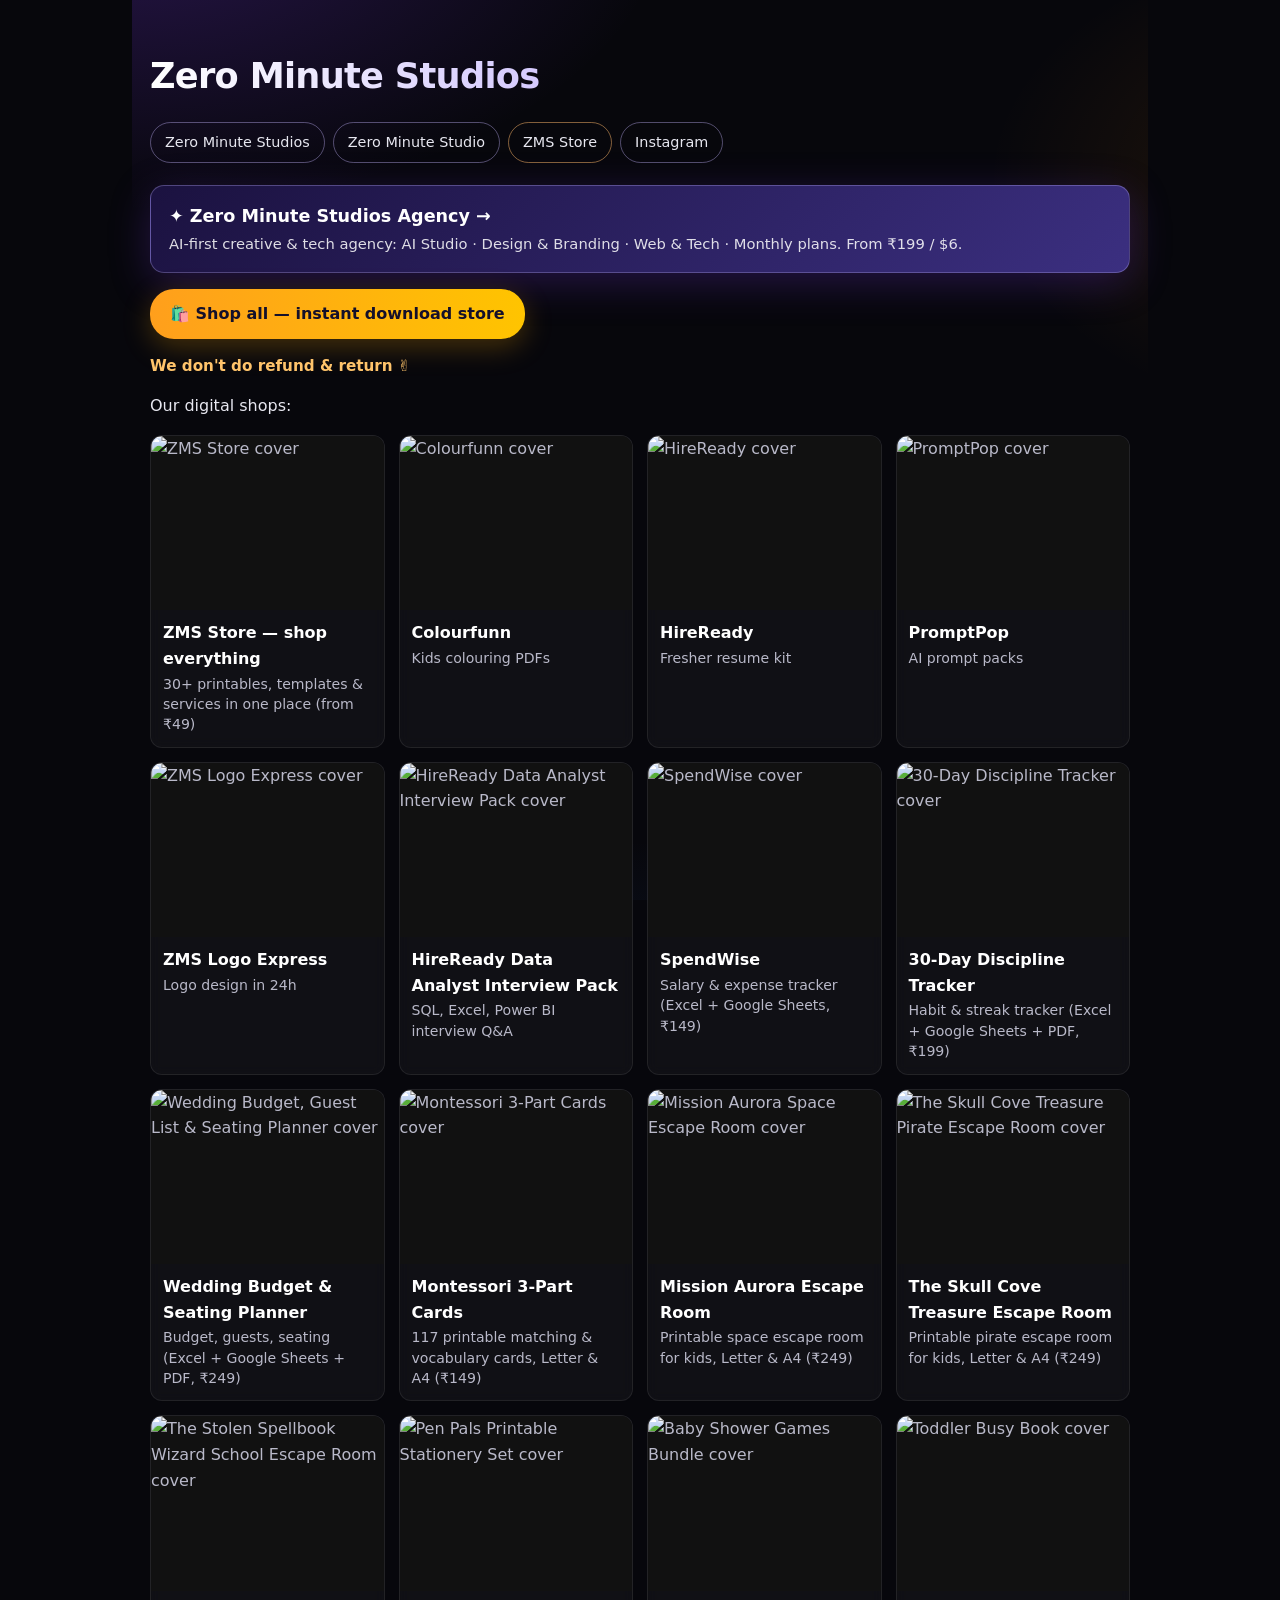
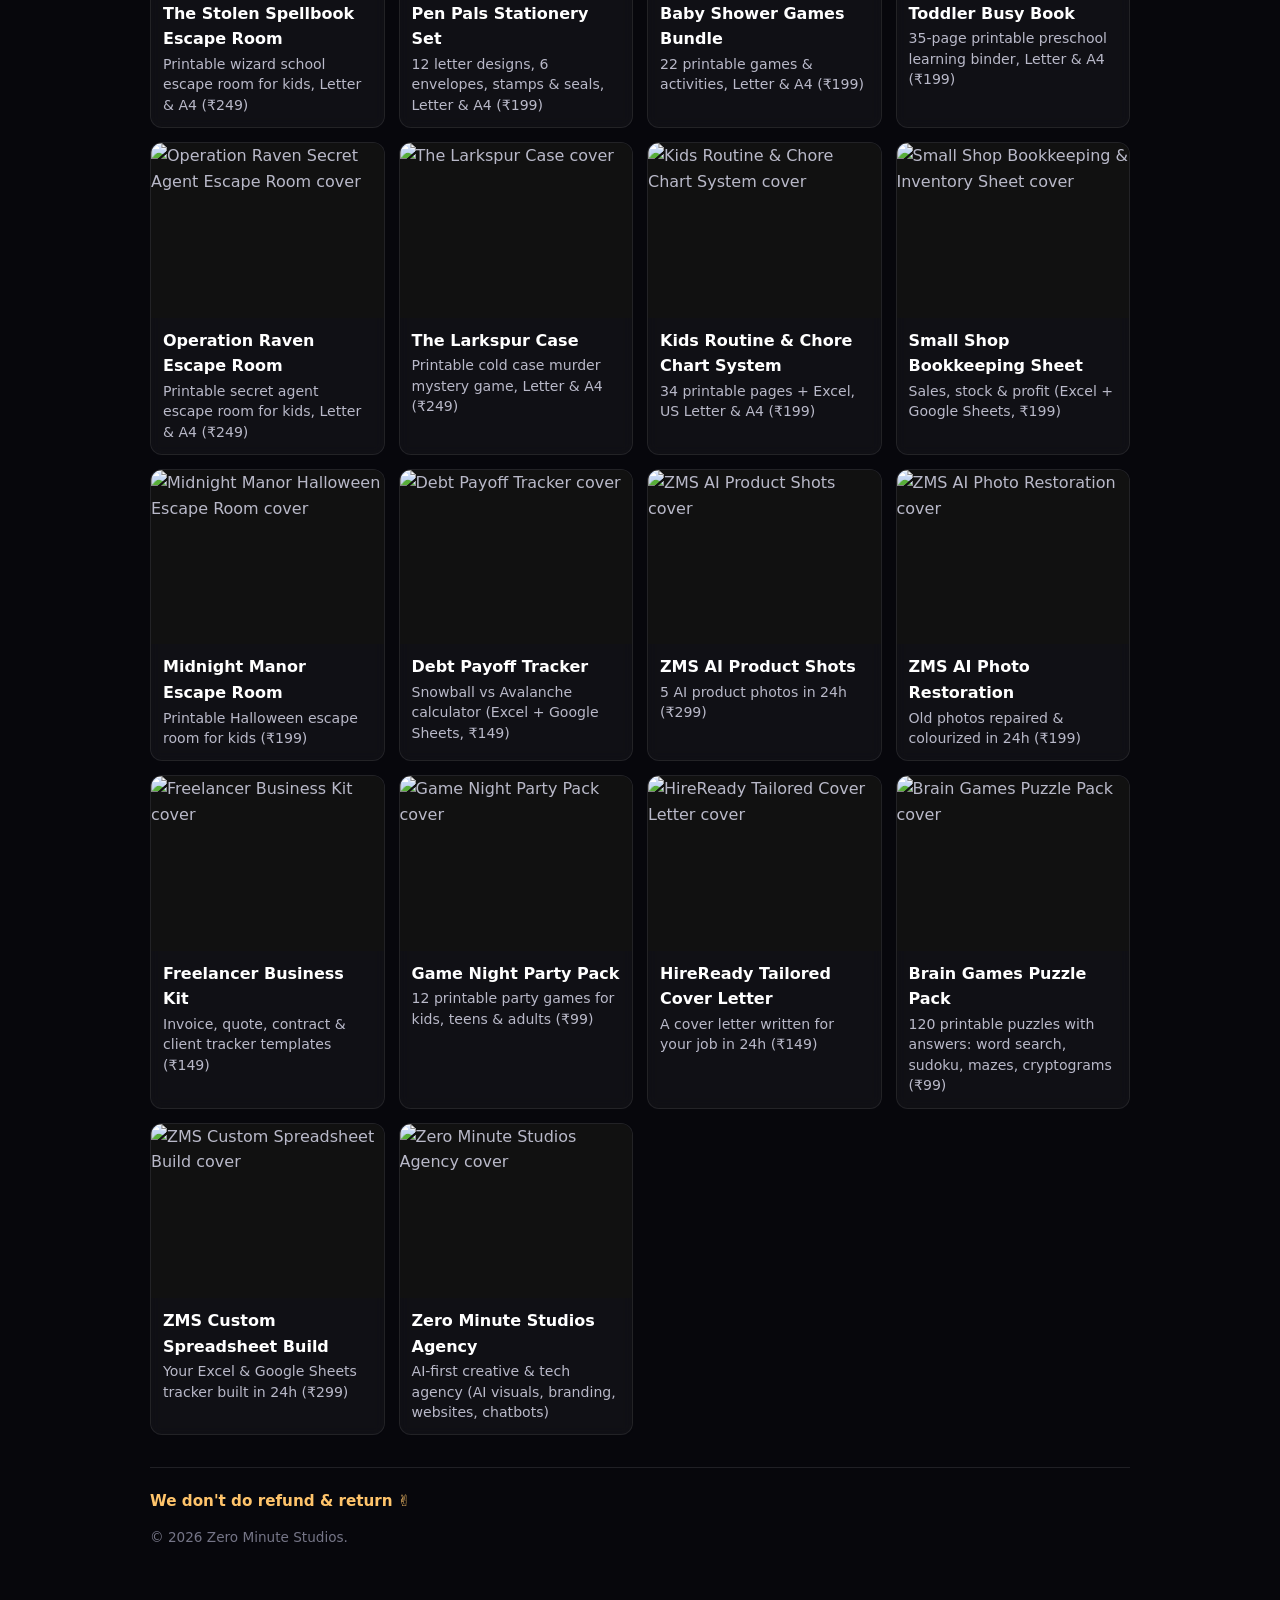
==== index.html @ ba95b745 "ZMS main hub: index.html" ====
<!doctype html><html lang="en"><head><base href="/zms/"><link rel="canonical" href="https://zmshub.github.io/"><meta charset="utf-8"><meta name="viewport" content="width=device-width,initial-scale=1"><title>Zero Minute Studios — AI-first creative & tech agency + shops</title><meta name="description" content="Zero Minute Studios: AI-first creative & tech agency (AI images, headshots, AI video, mascots, chatbots, logos, brand kits, websites, web apps) plus digital shops: kids coloring PDFs, fresher resume kit, data analyst interview pack, AI prompt packs and logo design, salary & expense tracker, AI product photography, freelancer business templates and old photo restoration."><meta name="theme-color" content="#0a0a12"><style>
html{background:#07070c}
body{font-family:Inter,system-ui,-apple-system,"Segoe UI",Roboto,sans-serif;max-width:640px;margin:0 auto;padding:48px 18px;min-height:100vh;color:#e7e7f0;line-height:1.6;
background:radial-gradient(900px 500px at 10% -10%,rgba(124,58,237,.28),transparent 60%),radial-gradient(700px 420px at 110% 20%,rgba(255,140,0,.14),transparent 60%),radial-gradient(600px 400px at 50% 120%,rgba(59,130,246,.12),transparent 60%),#07070c;background-attachment:fixed}
h1{font-size:2.2rem;letter-spacing:-.02em;margin:0 0 18px;background:linear-gradient(90deg,#fff,#c4b5fd 55%,#ffb86b);-webkit-background-clip:text;background-clip:text;color:transparent}
a{color:#c4b5fd}a:hover{color:#ffc46b}
ul{list-style:none;padding:0;margin:0}
ul li{background:rgba(255,255,255,.04);border:1px solid rgba(255,255,255,.08);border-radius:12px;padding:12px 14px;margin:8px 0;color:#b9b9c9;backdrop-filter:blur(6px);transition:border-color .2s,transform .2s}
ul li:hover{border-color:rgba(196,181,253,.45);transform:translateY(-1px)}
ul li a{font-weight:600;color:#fff;text-decoration:none}
.zms-norefund{color:#ffc46b}
footer{border-top:1px solid rgba(255,255,255,.1)!important;color:#9a9ab0}

body{max-width:980px!important}
.grid{display:grid;grid-template-columns:repeat(auto-fill,minmax(220px,1fr));gap:14px}
.grid li{padding:0!important;margin:0!important;overflow:hidden}
.grid li a{display:block;color:#b9b9c9!important;font-weight:400!important}
.grid img{display:block;width:100%;aspect-ratio:4/3;height:auto;object-fit:cover;background:#111}
.grid .t{display:block;color:#fff;font-weight:700;padding:10px 12px 2px}
.grid .d{display:block;font-size:.88rem;padding:0 12px 12px;line-height:1.45}
</style></head><body><h1>Zero Minute Studios</h1><div id="zms-root-strip" style="display:flex;flex-wrap:wrap;gap:8px;margin:0 0 22px">
<a href="https://zmshub.github.io/zms/studios/" style="padding:8px 14px;border-radius:999px;border:1px solid rgba(196,181,253,.4);color:#e7e7f0;text-decoration:none;font-size:.9rem">Zero Minute Studios</a>
<a href="https://zmshub.github.io/zms/studio/" style="padding:8px 14px;border-radius:999px;border:1px solid rgba(196,181,253,.4);color:#e7e7f0;text-decoration:none;font-size:.9rem">Zero Minute Studio</a>
<a href="https://zmshub.github.io/zms/store/" style="padding:8px 14px;border-radius:999px;border:1px solid rgba(255,184,107,.5);color:#e7e7f0;text-decoration:none;font-size:.9rem">ZMS Store</a>
<a href="https://www.instagram.com/zerominutestudio.zms/" style="padding:8px 14px;border-radius:999px;border:1px solid rgba(196,181,253,.4);color:#e7e7f0;text-decoration:none;font-size:.9rem">Instagram</a>
</div><p><a href="studio/" style="display:block;background:linear-gradient(135deg,#1b1240,#3b2f80);border:1px solid rgba(196,181,253,.3);box-shadow:0 10px 40px rgba(124,58,237,.25);color:#fff;padding:16px 18px;border-radius:14px;text-decoration:none"><b style="font-size:1.1rem">✦ Zero Minute Studios Agency →</b><br><span style="font-size:.92rem;opacity:.85">AI-first creative & tech agency: AI Studio · Design & Branding · Web & Tech · Monthly plans. From ₹199 / $6.</span></a></p><p><a href="https://superprofile.bio/zms" rel="noopener" style="display:inline-block;background:linear-gradient(90deg,#ff9f1c,#ffc400);color:#14102b;box-shadow:0 8px 28px rgba(255,170,0,.25);padding:12px 20px;border-radius:24px;text-decoration:none;font-weight:bold">🛍️ Shop all — instant download store</a></p><p class="zms-norefund" style="margin:10px 0 0;font-size:.95rem;font-weight:700;line-height:1.5">We don't do refund & return ✌️</p><p>Our digital shops:</p><ul class="grid"><li><a href="store/"><img src="store/storefront-hero.jpg" alt="ZMS Store cover" loading="lazy"><span class="t">ZMS Store — shop everything</span><span class="d">30+ printables, templates &amp; services in one place (from ₹49)</span></a></li><li><a href="colourfunn/"><img src="colourfunn/cover-cute-critters.jpg" alt="Colourfunn cover" loading="lazy"><span class="t">Colourfunn</span><span class="d">Kids colouring PDFs</span></a></li><li><a href="hireready/"><img src="hireready/cover-fresher-resume-kit.jpg" alt="HireReady cover" loading="lazy"><span class="t">HireReady</span><span class="d">Fresher resume kit</span></a></li><li><a href="promptpop/"><img src="promptpop/og.jpg" alt="PromptPop cover" loading="lazy"><span class="t">PromptPop</span><span class="d">AI prompt packs</span></a></li><li><a href="logo/"><img src="logo/sample-cafe.jpg" alt="ZMS Logo Express cover" loading="lazy"><span class="t">ZMS Logo Express</span><span class="d">Logo design in 24h</span></a></li><li><a href="da-interview-pack/"><img src="da-interview-pack/cover.jpg" alt="HireReady Data Analyst Interview Pack cover" loading="lazy"><span class="t">HireReady Data Analyst Interview Pack</span><span class="d">SQL, Excel, Power BI interview Q&amp;A</span></a></li><li><a href="spendwise/"><img src="spendwise/cover.jpg" alt="SpendWise cover" loading="lazy"><span class="t">SpendWise</span><span class="d">Salary &amp; expense tracker (Excel + Google Sheets, ₹149)</span></a></li><li><a href="30-day-discipline-tracker/"><img src="30-day-discipline-tracker/cover.jpg" alt="30-Day Discipline Tracker cover" loading="lazy"><span class="t">30-Day Discipline Tracker</span><span class="d">Habit &amp; streak tracker (Excel + Google Sheets + PDF, ₹199)</span></a></li><li><a href="wedding-budget-guest-list-seating-planner/"><img src="wedding-budget-guest-list-seating-planner/cover.jpg" alt="Wedding Budget, Guest List &amp; Seating Planner cover" loading="lazy"><span class="t">Wedding Budget &amp; Seating Planner</span><span class="d">Budget, guests, seating (Excel + Google Sheets + PDF, ₹249)</span></a></li><li><a href="montessori-3-part-cards/"><img src="montessori-3-part-cards/cover.jpg" alt="Montessori 3-Part Cards cover" loading="lazy"><span class="t">Montessori 3-Part Cards</span><span class="d">117 printable matching &amp; vocabulary cards, Letter &amp; A4 (₹149)</span></a></li><li><a href="space-station/"><img src="space-station/cover.jpg" alt="Mission Aurora Space Escape Room cover" loading="lazy"><span class="t">Mission Aurora Escape Room</span><span class="d">Printable space escape room for kids, Letter &amp; A4 (₹249)</span></a></li><li><a href="pirate-cove/"><img src="pirate-cove/cover.jpg" alt="The Skull Cove Treasure Pirate Escape Room cover" loading="lazy"><span class="t">The Skull Cove Treasure Escape Room</span><span class="d">Printable pirate escape room for kids, Letter &amp; A4 (₹249)</span></a></li><li><a href="wizard-school/"><img src="wizard-school/cover.jpg" alt="The Stolen Spellbook Wizard School Escape Room cover" loading="lazy"><span class="t">The Stolen Spellbook Escape Room</span><span class="d">Printable wizard school escape room for kids, Letter &amp; A4 (₹249)</span></a></li><li><a href="pen-pals-stationery/"><img src="pen-pals-stationery/cover.jpg" alt="Pen Pals Printable Stationery Set cover" loading="lazy"><span class="t">Pen Pals Stationery Set</span><span class="d">12 letter designs, 6 envelopes, stamps &amp; seals, Letter &amp; A4 (₹199)</span></a></li><li><a href="baby-shower-games/"><img src="baby-shower-games/cover.jpg" alt="Baby Shower Games Bundle cover" loading="lazy"><span class="t">Baby Shower Games Bundle</span><span class="d">22 printable games &amp; activities, Letter &amp; A4 (₹199)</span></a></li><li><a href="toddler-busy-book/"><img src="toddler-busy-book/cover.jpg" alt="Toddler Busy Book cover" loading="lazy"><span class="t">Toddler Busy Book</span><span class="d">35-page printable preschool learning binder, Letter &amp; A4 (₹199)</span></a></li><li><a href="operation-raven/"><img src="operation-raven/cover.jpg" alt="Operation Raven Secret Agent Escape Room cover" loading="lazy"><span class="t">Operation Raven Escape Room</span><span class="d">Printable secret agent escape room for kids, Letter &amp; A4 (₹249)</span></a></li><li><a href="cold-case-larkspur/"><img src="cold-case-larkspur/cover.jpg" alt="The Larkspur Case cover" loading="lazy"><span class="t">The Larkspur Case</span><span class="d">Printable cold case murder mystery game, Letter &amp; A4 (₹249)</span></a></li><li><a href="kids-routine-chore-system/"><img src="kids-routine-chore-system/cover.jpg" alt="Kids Routine &amp; Chore Chart System cover" loading="lazy"><span class="t">Kids Routine &amp; Chore Chart System</span><span class="d">34 printable pages + Excel, US Letter &amp; A4 (₹199)</span></a></li><li><a href="shop-bookkeeping-sheet/"><img src="shop-bookkeeping-sheet/cover.jpg" alt="Small Shop Bookkeeping &amp; Inventory Sheet cover" loading="lazy"><span class="t">Small Shop Bookkeeping Sheet</span><span class="d">Sales, stock &amp; profit (Excel + Google Sheets, ₹199)</span></a></li><li><a href="halloween-escape-room/"><img src="halloween-escape-room/cover.jpg" alt="Midnight Manor Halloween Escape Room cover" loading="lazy"><span class="t">Midnight Manor Escape Room</span><span class="d">Printable Halloween escape room for kids (₹199)</span></a></li><li><a href="debt-payoff-tracker/"><img src="debt-payoff-tracker/cover.jpg" alt="Debt Payoff Tracker cover" loading="lazy"><span class="t">Debt Payoff Tracker</span><span class="d">Snowball vs Avalanche calculator (Excel + Google Sheets, ₹149)</span></a></li><li><a href="ai-product-shots/"><img src="ai-product-shots/cover.jpg" alt="ZMS AI Product Shots cover" loading="lazy"><span class="t">ZMS AI Product Shots</span><span class="d">5 AI product photos in 24h (₹299)</span></a></li><li><a href="ai-photo-restoration/"><img src="ai-photo-restoration/cover.jpg" alt="ZMS AI Photo Restoration cover" loading="lazy"><span class="t">ZMS AI Photo Restoration</span><span class="d">Old photos repaired &amp; colourized in 24h (₹199)</span></a></li><li><a href="freelancer-kit/"><img src="freelancer-kit/cover.jpg" alt="Freelancer Business Kit cover" loading="lazy"><span class="t">Freelancer Business Kit</span><span class="d">Invoice, quote, contract &amp; client tracker templates (₹149)</span></a></li><li><a href="game-night-pack/"><img src="game-night-pack/cover.jpg" alt="Game Night Party Pack cover" loading="lazy"><span class="t">Game Night Party Pack</span><span class="d">12 printable party games for kids, teens &amp; adults (₹99)</span></a></li><li><a href="cover-letter/"><img src="cover-letter/cover.jpg" alt="HireReady Tailored Cover Letter cover" loading="lazy"><span class="t">HireReady Tailored Cover Letter</span><span class="d">A cover letter written for your job in 24h (₹149)</span></a></li><li><a href="brain-games-puzzles/"><img src="brain-games-puzzles/cover.jpg" alt="Brain Games Puzzle Pack cover" loading="lazy"><span class="t">Brain Games Puzzle Pack</span><span class="d">120 printable puzzles with answers: word search, sudoku, mazes, cryptograms (₹99)</span></a></li><li><a href="custom-spreadsheet/"><img src="custom-spreadsheet/cover.jpg" alt="ZMS Custom Spreadsheet Build cover" loading="lazy"><span class="t">ZMS Custom Spreadsheet Build</span><span class="d">Your Excel &amp; Google Sheets tracker built in 24h (₹299)</span></a></li><li><a href="studio/"><img src="studio/hero-products.jpg" alt="Zero Minute Studios Agency cover" loading="lazy"><span class="t">Zero Minute Studios Agency</span><span class="d">AI-first creative &amp; tech agency (AI visuals, branding, websites, chatbots)</span></a></li></ul><footer style="margin-top:32px;border-top:1px solid #ddd;padding-top:12px"><p class="zms-norefund" style="margin:10px 0 0;font-size:.95rem;font-weight:700;line-height:1.5">We don't do refund & return ✌️</p><p style="font-size:.85rem;opacity:.75">© 2026 Zero Minute Studios.</p></footer><script>
(function(){fetch('/zms/',{cache:'no-store'}).then(function(r){return r.ok?r.text():null}).then(function(t){if(!t)return;var d=new DOMParser().parseFromString(t,'text/html');var st=document.getElementById('zms-root-strip');var cur=document.body.cloneNode(true);var c=cur.querySelector('#zms-root-strip');if(c)c.remove();cur.querySelectorAll('script').forEach(function(x){x.remove()});if(cur.innerHTML.trim()===d.body.innerHTML.trim())return;var h=d.body.querySelector('h1');document.body.innerHTML=d.body.innerHTML;var nh=document.body.querySelector('h1');if(nh&&st)nh.insertAdjacentElement('afterend',st);else if(st)document.body.prepend(st);}).catch(function(){})})();
</script></body></html>
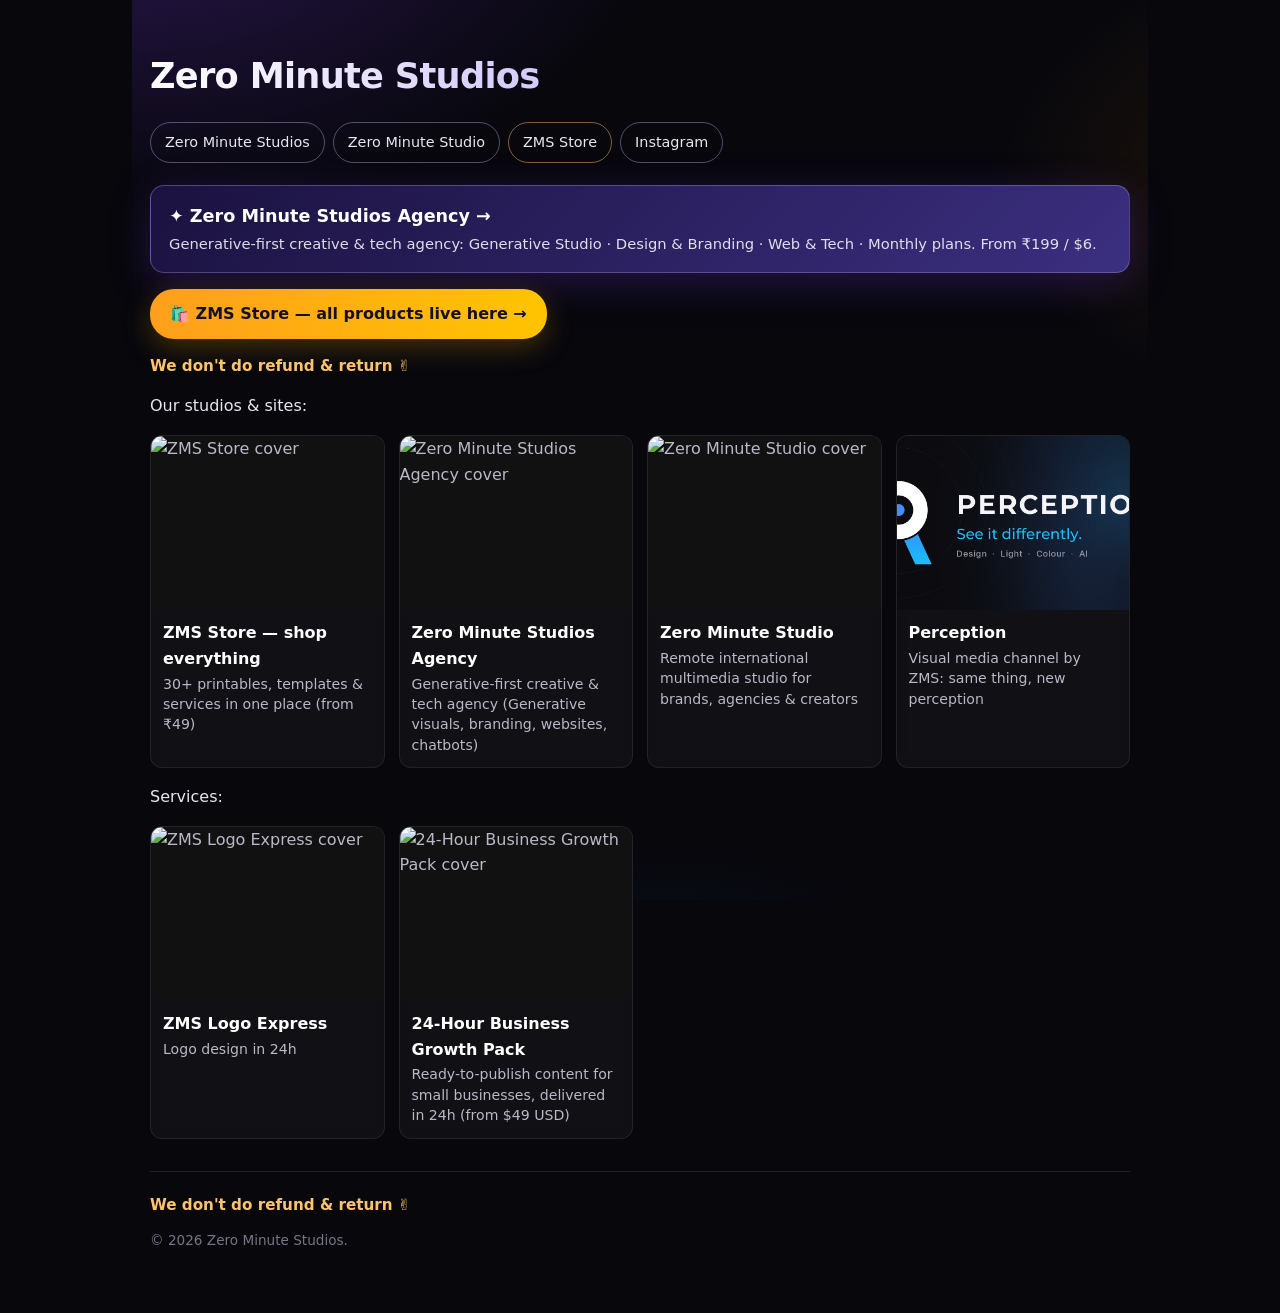
==== commit f2639198: "Index: remove product listings, products live only on ZMS Store" ====
--- a/index.html
+++ b/index.html
@@ -1,4 +1,4 @@
-<!doctype html><html lang="en"><head><base href="/zms/"><link rel="canonical" href="https://zmshub.github.io/"><meta charset="utf-8"><meta name="viewport" content="width=device-width,initial-scale=1"><title>Zero Minute Studios — AI-first creative & tech agency + shops</title><meta name="description" content="Zero Minute Studios: AI-first creative & tech agency (AI images, headshots, AI video, mascots, chatbots, logos, brand kits, websites, web apps) plus digital shops: kids coloring PDFs, fresher resume kit, data analyst interview pack, AI prompt packs and logo design, salary & expense tracker, AI product photography, freelancer business templates and old photo restoration."><meta name="theme-color" content="#0a0a12"><style>
+<!doctype html><html lang="en"><head><base href="/zms/"><link rel="canonical" href="https://zmshub.github.io/"><meta charset="utf-8"><meta name="viewport" content="width=device-width,initial-scale=1"><title>Zero Minute Studios — Generative-first creative & tech agency + ZMS Store</title><meta name="description" content="Zero Minute Studios: Generative-first creative & tech agency (Generative images, headshots, Generative video, mascots, chatbots, logos, brand kits, websites, web apps), Zero Minute Studio, Perception and the ZMS Store."><meta name="theme-color" content="#0a0a12"><style>
 html{background:#07070c}
 body{font-family:Inter,system-ui,-apple-system,"Segoe UI",Roboto,sans-serif;max-width:640px;margin:0 auto;padding:48px 18px;min-height:100vh;color:#e7e7f0;line-height:1.6;
 background:radial-gradient(900px 500px at 10% -10%,rgba(124,58,237,.28),transparent 60%),radial-gradient(700px 420px at 110% 20%,rgba(255,140,0,.14),transparent 60%),radial-gradient(600px 400px at 50% 120%,rgba(59,130,246,.12),transparent 60%),#07070c;background-attachment:fixed}
@@ -23,6 +23,6 @@
 <a href="https://zmshub.github.io/zms/studio/" style="padding:8px 14px;border-radius:999px;border:1px solid rgba(196,181,253,.4);color:#e7e7f0;text-decoration:none;font-size:.9rem">Zero Minute Studio</a>
 <a href="https://zmshub.github.io/zms/store/" style="padding:8px 14px;border-radius:999px;border:1px solid rgba(255,184,107,.5);color:#e7e7f0;text-decoration:none;font-size:.9rem">ZMS Store</a>
 <a href="https://www.instagram.com/zerominutestudio.zms/" style="padding:8px 14px;border-radius:999px;border:1px solid rgba(196,181,253,.4);color:#e7e7f0;text-decoration:none;font-size:.9rem">Instagram</a>
-</div><p><a href="studio/" style="display:block;background:linear-gradient(135deg,#1b1240,#3b2f80);border:1px solid rgba(196,181,253,.3);box-shadow:0 10px 40px rgba(124,58,237,.25);color:#fff;padding:16px 18px;border-radius:14px;text-decoration:none"><b style="font-size:1.1rem">✦ Zero Minute Studios Agency →</b><br><span style="font-size:.92rem;opacity:.85">AI-first creative & tech agency: AI Studio · Design & Branding · Web & Tech · Monthly plans. From ₹199 / $6.</span></a></p><p><a href="https://superprofile.bio/zms" rel="noopener" style="display:inline-block;background:linear-gradient(90deg,#ff9f1c,#ffc400);color:#14102b;box-shadow:0 8px 28px rgba(255,170,0,.25);padding:12px 20px;border-radius:24px;text-decoration:none;font-weight:bold">🛍️ Shop all — instant download store</a></p><p class="zms-norefund" style="margin:10px 0 0;font-size:.95rem;font-weight:700;line-height:1.5">We don't do refund & return ✌️</p><p>Our digital shops:</p><ul class="grid"><li><a href="store/"><img src="store/storefront-hero.jpg" alt="ZMS Store cover" loading="lazy"><span class="t">ZMS Store — shop everything</span><span class="d">30+ printables, templates &amp; services in one place (from ₹49)</span></a></li><li><a href="colourfunn/"><img src="colourfunn/cover-cute-critters.jpg" alt="Colourfunn cover" loading="lazy"><span class="t">Colourfunn</span><span class="d">Kids colouring PDFs</span></a></li><li><a href="hireready/"><img src="hireready/cover-fresher-resume-kit.jpg" alt="HireReady cover" loading="lazy"><span class="t">HireReady</span><span class="d">Fresher resume kit</span></a></li><li><a href="promptpop/"><img src="promptpop/og.jpg" alt="PromptPop cover" loading="lazy"><span class="t">PromptPop</span><span class="d">AI prompt packs</span></a></li><li><a href="logo/"><img src="logo/sample-cafe.jpg" alt="ZMS Logo Express cover" loading="lazy"><span class="t">ZMS Logo Express</span><span class="d">Logo design in 24h</span></a></li><li><a href="da-interview-pack/"><img src="da-interview-pack/cover.jpg" alt="HireReady Data Analyst Interview Pack cover" loading="lazy"><span class="t">HireReady Data Analyst Interview Pack</span><span class="d">SQL, Excel, Power BI interview Q&amp;A</span></a></li><li><a href="spendwise/"><img src="spendwise/cover.jpg" alt="SpendWise cover" loading="lazy"><span class="t">SpendWise</span><span class="d">Salary &amp; expense tracker (Excel + Google Sheets, ₹149)</span></a></li><li><a href="30-day-discipline-tracker/"><img src="30-day-discipline-tracker/cover.jpg" alt="30-Day Discipline Tracker cover" loading="lazy"><span class="t">30-Day Discipline Tracker</span><span class="d">Habit &amp; streak tracker (Excel + Google Sheets + PDF, ₹199)</span></a></li><li><a href="wedding-budget-guest-list-seating-planner/"><img src="wedding-budget-guest-list-seating-planner/cover.jpg" alt="Wedding Budget, Guest List &amp; Seating Planner cover" loading="lazy"><span class="t">Wedding Budget &amp; Seating Planner</span><span class="d">Budget, guests, seating (Excel + Google Sheets + PDF, ₹249)</span></a></li><li><a href="montessori-3-part-cards/"><img src="montessori-3-part-cards/cover.jpg" alt="Montessori 3-Part Cards cover" loading="lazy"><span class="t">Montessori 3-Part Cards</span><span class="d">117 printable matching &amp; vocabulary cards, Letter &amp; A4 (₹149)</span></a></li><li><a href="space-station/"><img src="space-station/cover.jpg" alt="Mission Aurora Space Escape Room cover" loading="lazy"><span class="t">Mission Aurora Escape Room</span><span class="d">Printable space escape room for kids, Letter &amp; A4 (₹249)</span></a></li><li><a href="pirate-cove/"><img src="pirate-cove/cover.jpg" alt="The Skull Cove Treasure Pirate Escape Room cover" loading="lazy"><span class="t">The Skull Cove Treasure Escape Room</span><span class="d">Printable pirate escape room for kids, Letter &amp; A4 (₹249)</span></a></li><li><a href="wizard-school/"><img src="wizard-school/cover.jpg" alt="The Stolen Spellbook Wizard School Escape Room cover" loading="lazy"><span class="t">The Stolen Spellbook Escape Room</span><span class="d">Printable wizard school escape room for kids, Letter &amp; A4 (₹249)</span></a></li><li><a href="pen-pals-stationery/"><img src="pen-pals-stationery/cover.jpg" alt="Pen Pals Printable Stationery Set cover" loading="lazy"><span class="t">Pen Pals Stationery Set</span><span class="d">12 letter designs, 6 envelopes, stamps &amp; seals, Letter &amp; A4 (₹199)</span></a></li><li><a href="baby-shower-games/"><img src="baby-shower-games/cover.jpg" alt="Baby Shower Games Bundle cover" loading="lazy"><span class="t">Baby Shower Games Bundle</span><span class="d">22 printable games &amp; activities, Letter &amp; A4 (₹199)</span></a></li><li><a href="toddler-busy-book/"><img src="toddler-busy-book/cover.jpg" alt="Toddler Busy Book cover" loading="lazy"><span class="t">Toddler Busy Book</span><span class="d">35-page printable preschool learning binder, Letter &amp; A4 (₹199)</span></a></li><li><a href="operation-raven/"><img src="operation-raven/cover.jpg" alt="Operation Raven Secret Agent Escape Room cover" loading="lazy"><span class="t">Operation Raven Escape Room</span><span class="d">Printable secret agent escape room for kids, Letter &amp; A4 (₹249)</span></a></li><li><a href="cold-case-larkspur/"><img src="cold-case-larkspur/cover.jpg" alt="The Larkspur Case cover" loading="lazy"><span class="t">The Larkspur Case</span><span class="d">Printable cold case murder mystery game, Letter &amp; A4 (₹249)</span></a></li><li><a href="kids-routine-chore-system/"><img src="kids-routine-chore-system/cover.jpg" alt="Kids Routine &amp; Chore Chart System cover" loading="lazy"><span class="t">Kids Routine &amp; Chore Chart System</span><span class="d">34 printable pages + Excel, US Letter &amp; A4 (₹199)</span></a></li><li><a href="shop-bookkeeping-sheet/"><img src="shop-bookkeeping-sheet/cover.jpg" alt="Small Shop Bookkeeping &amp; Inventory Sheet cover" loading="lazy"><span class="t">Small Shop Bookkeeping Sheet</span><span class="d">Sales, stock &amp; profit (Excel + Google Sheets, ₹199)</span></a></li><li><a href="halloween-escape-room/"><img src="halloween-escape-room/cover.jpg" alt="Midnight Manor Halloween Escape Room cover" loading="lazy"><span class="t">Midnight Manor Escape Room</span><span class="d">Printable Halloween escape room for kids (₹199)</span></a></li><li><a href="debt-payoff-tracker/"><img src="debt-payoff-tracker/cover.jpg" alt="Debt Payoff Tracker cover" loading="lazy"><span class="t">Debt Payoff Tracker</span><span class="d">Snowball vs Avalanche calculator (Excel + Google Sheets, ₹149)</span></a></li><li><a href="ai-product-shots/"><img src="ai-product-shots/cover.jpg" alt="ZMS AI Product Shots cover" loading="lazy"><span class="t">ZMS AI Product Shots</span><span class="d">5 AI product photos in 24h (₹299)</span></a></li><li><a href="ai-photo-restoration/"><img src="ai-photo-restoration/cover.jpg" alt="ZMS AI Photo Restoration cover" loading="lazy"><span class="t">ZMS AI Photo Restoration</span><span class="d">Old photos repaired &amp; colourized in 24h (₹199)</span></a></li><li><a href="freelancer-kit/"><img src="freelancer-kit/cover.jpg" alt="Freelancer Business Kit cover" loading="lazy"><span class="t">Freelancer Business Kit</span><span class="d">Invoice, quote, contract &amp; client tracker templates (₹149)</span></a></li><li><a href="game-night-pack/"><img src="game-night-pack/cover.jpg" alt="Game Night Party Pack cover" loading="lazy"><span class="t">Game Night Party Pack</span><span class="d">12 printable party games for kids, teens &amp; adults (₹99)</span></a></li><li><a href="cover-letter/"><img src="cover-letter/cover.jpg" alt="HireReady Tailored Cover Letter cover" loading="lazy"><span class="t">HireReady Tailored Cover Letter</span><span class="d">A cover letter written for your job in 24h (₹149)</span></a></li><li><a href="brain-games-puzzles/"><img src="brain-games-puzzles/cover.jpg" alt="Brain Games Puzzle Pack cover" loading="lazy"><span class="t">Brain Games Puzzle Pack</span><span class="d">120 printable puzzles with answers: word search, sudoku, mazes, cryptograms (₹99)</span></a></li><li><a href="custom-spreadsheet/"><img src="custom-spreadsheet/cover.jpg" alt="ZMS Custom Spreadsheet Build cover" loading="lazy"><span class="t">ZMS Custom Spreadsheet Build</span><span class="d">Your Excel &amp; Google Sheets tracker built in 24h (₹299)</span></a></li><li><a href="studio/"><img src="studio/hero-products.jpg" alt="Zero Minute Studios Agency cover" loading="lazy"><span class="t">Zero Minute Studios Agency</span><span class="d">AI-first creative &amp; tech agency (AI visuals, branding, websites, chatbots)</span></a></li></ul><footer style="margin-top:32px;border-top:1px solid #ddd;padding-top:12px"><p class="zms-norefund" style="margin:10px 0 0;font-size:.95rem;font-weight:700;line-height:1.5">We don't do refund & return ✌️</p><p style="font-size:.85rem;opacity:.75">© 2026 Zero Minute Studios.</p></footer><script>
+</div><p><a href="studios/" style="display:block;background:linear-gradient(135deg,#1b1240,#3b2f80);border:1px solid rgba(196,181,253,.3);box-shadow:0 10px 40px rgba(124,58,237,.25);color:#fff;padding:16px 18px;border-radius:14px;text-decoration:none"><b style="font-size:1.1rem">✦ Zero Minute Studios Agency →</b><br><span style="font-size:.92rem;opacity:.85">Generative-first creative & tech agency: Generative Studio · Design & Branding · Web & Tech · Monthly plans. From ₹199 / $6.</span></a></p><p><a href="store/" style="display:inline-block;background:linear-gradient(90deg,#ff9f1c,#ffc400);color:#14102b;box-shadow:0 8px 28px rgba(255,170,0,.25);padding:12px 20px;border-radius:24px;text-decoration:none;font-weight:bold">🛍️ ZMS Store — all products live here →</a></p><p class="zms-norefund" style="margin:10px 0 0;font-size:.95rem;font-weight:700;line-height:1.5">We don't do refund & return ✌️</p><p>Our studios &amp; sites:</p><ul class="grid"><li><a href="store/"><img src="store/storefront-hero.jpg" alt="ZMS Store cover" loading="lazy"><span class="t">ZMS Store — shop everything</span><span class="d">30+ printables, templates &amp; services in one place (from ₹49)</span></a></li><li><a href="studios/"><img src="studio/hero-products.jpg" alt="Zero Minute Studios Agency cover" loading="lazy"><span class="t">Zero Minute Studios Agency</span><span class="d">Generative-first creative &amp; tech agency (Generative visuals, branding, websites, chatbots)</span></a></li><li><a href="studio/"><img src="studio/og.jpg" alt="Zero Minute Studio cover" loading="lazy"><span class="t">Zero Minute Studio</span><span class="d">Remote international multimedia studio for brands, agencies &amp; creators</span></a></li><li><a href="https://zmshub.github.io/perception/"><img src="https://zmshub.github.io/perception/og-share-1200x630.png" alt="Perception cover" loading="lazy"><span class="t">Perception</span><span class="d">Visual media channel by ZMS: same thing, new perception</span></a></li></ul><p>Services:</p><ul class="grid"><li><a href="logo/"><img src="logo/sample-cafe.jpg" alt="ZMS Logo Express cover" loading="lazy"><span class="t">ZMS Logo Express</span><span class="d">Logo design in 24h</span></a></li><li><a href="growth-pack/"><img src="growth-pack/cover.jpg" alt="24-Hour Business Growth Pack cover" loading="lazy"><span class="t">24-Hour Business Growth Pack</span><span class="d">Ready-to-publish content for small businesses, delivered in 24h (from $49 USD)</span></a></li></ul><footer style="margin-top:32px;border-top:1px solid #ddd;padding-top:12px"><p class="zms-norefund" style="margin:10px 0 0;font-size:.95rem;font-weight:700;line-height:1.5">We don't do refund & return ✌️</p><p style="font-size:.85rem;opacity:.75">© 2026 Zero Minute Studios.</p></footer><script>
 (function(){fetch('/zms/',{cache:'no-store'}).then(function(r){return r.ok?r.text():null}).then(function(t){if(!t)return;var d=new DOMParser().parseFromString(t,'text/html');var st=document.getElementById('zms-root-strip');var cur=document.body.cloneNode(true);var c=cur.querySelector('#zms-root-strip');if(c)c.remove();cur.querySelectorAll('script').forEach(function(x){x.remove()});if(cur.innerHTML.trim()===d.body.innerHTML.trim())return;var h=d.body.querySelector('h1');document.body.innerHTML=d.body.innerHTML;var nh=document.body.querySelector('h1');if(nh&&st)nh.insertAdjacentElement('afterend',st);else if(st)document.body.prepend(st);}).catch(function(){})})();
 </script></body></html>
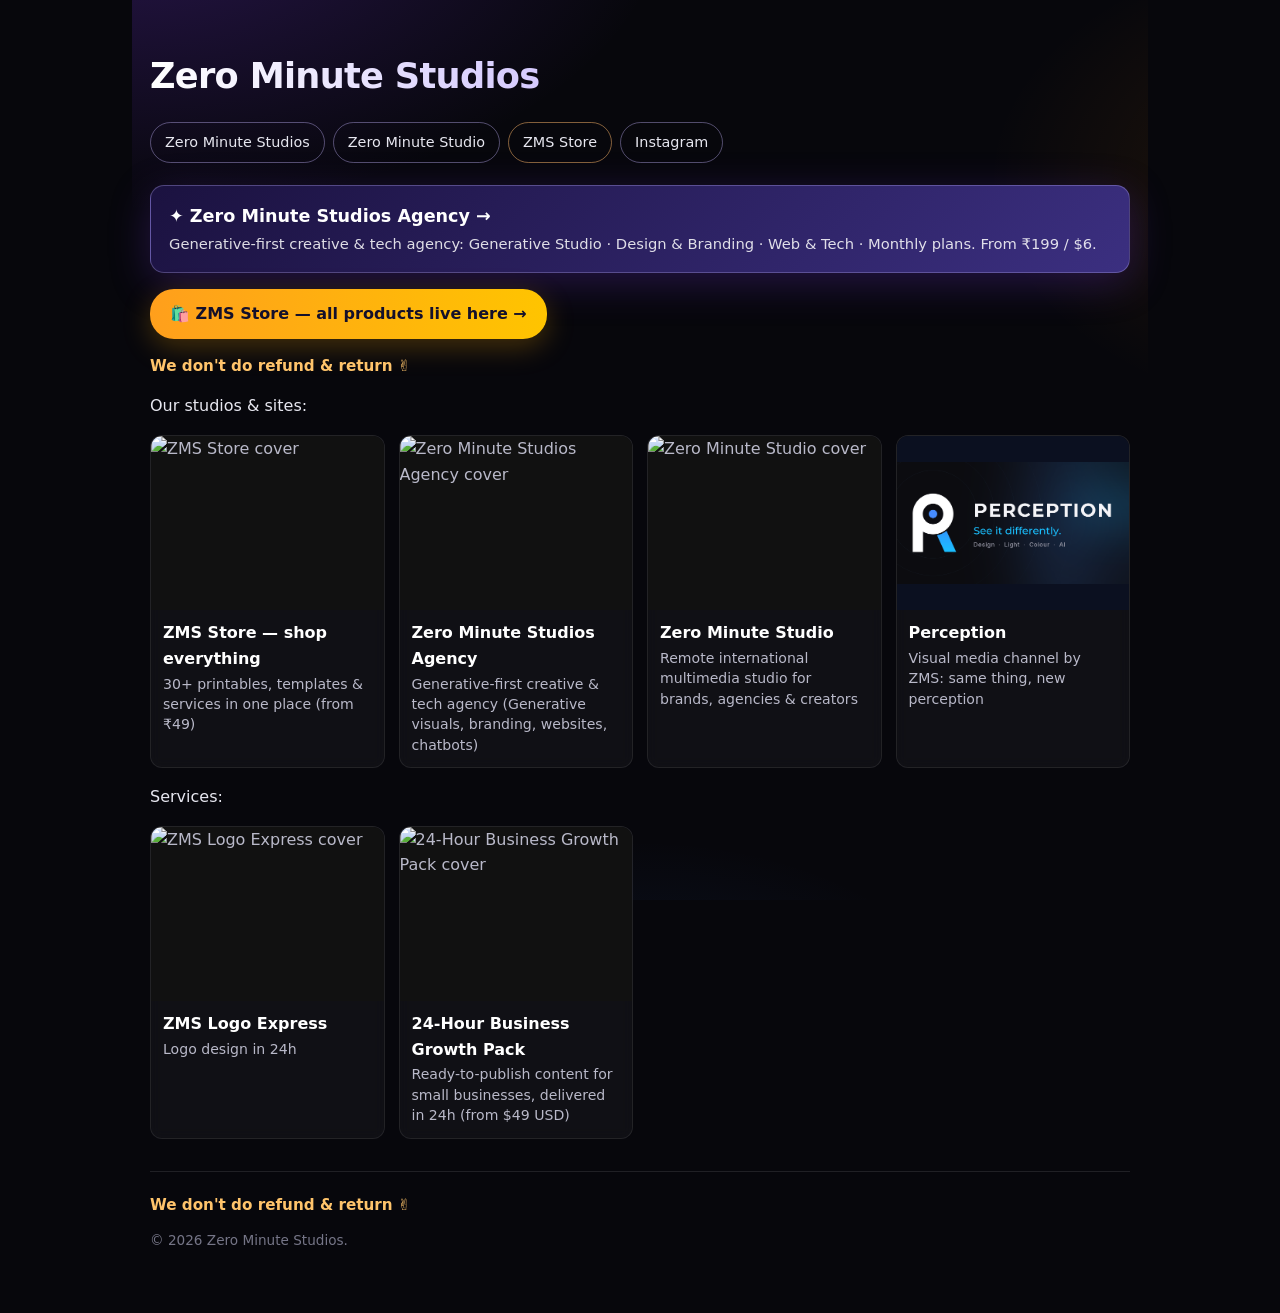
==== commit acb4d0d8: "Index: clearer Studio and Perception card images" ====
--- a/index.html
+++ b/index.html
@@ -23,6 +23,6 @@
 <a href="https://zmshub.github.io/zms/studio/" style="padding:8px 14px;border-radius:999px;border:1px solid rgba(196,181,253,.4);color:#e7e7f0;text-decoration:none;font-size:.9rem">Zero Minute Studio</a>
 <a href="https://zmshub.github.io/zms/store/" style="padding:8px 14px;border-radius:999px;border:1px solid rgba(255,184,107,.5);color:#e7e7f0;text-decoration:none;font-size:.9rem">ZMS Store</a>
 <a href="https://www.instagram.com/zerominutestudio.zms/" style="padding:8px 14px;border-radius:999px;border:1px solid rgba(196,181,253,.4);color:#e7e7f0;text-decoration:none;font-size:.9rem">Instagram</a>
-</div><p><a href="studios/" style="display:block;background:linear-gradient(135deg,#1b1240,#3b2f80);border:1px solid rgba(196,181,253,.3);box-shadow:0 10px 40px rgba(124,58,237,.25);color:#fff;padding:16px 18px;border-radius:14px;text-decoration:none"><b style="font-size:1.1rem">✦ Zero Minute Studios Agency →</b><br><span style="font-size:.92rem;opacity:.85">Generative-first creative & tech agency: Generative Studio · Design & Branding · Web & Tech · Monthly plans. From ₹199 / $6.</span></a></p><p><a href="store/" style="display:inline-block;background:linear-gradient(90deg,#ff9f1c,#ffc400);color:#14102b;box-shadow:0 8px 28px rgba(255,170,0,.25);padding:12px 20px;border-radius:24px;text-decoration:none;font-weight:bold">🛍️ ZMS Store — all products live here →</a></p><p class="zms-norefund" style="margin:10px 0 0;font-size:.95rem;font-weight:700;line-height:1.5">We don't do refund & return ✌️</p><p>Our studios &amp; sites:</p><ul class="grid"><li><a href="store/"><img src="store/storefront-hero.jpg" alt="ZMS Store cover" loading="lazy"><span class="t">ZMS Store — shop everything</span><span class="d">30+ printables, templates &amp; services in one place (from ₹49)</span></a></li><li><a href="studios/"><img src="studio/hero-products.jpg" alt="Zero Minute Studios Agency cover" loading="lazy"><span class="t">Zero Minute Studios Agency</span><span class="d">Generative-first creative &amp; tech agency (Generative visuals, branding, websites, chatbots)</span></a></li><li><a href="studio/"><img src="studio/og.jpg" alt="Zero Minute Studio cover" loading="lazy"><span class="t">Zero Minute Studio</span><span class="d">Remote international multimedia studio for brands, agencies &amp; creators</span></a></li><li><a href="https://zmshub.github.io/perception/"><img src="https://zmshub.github.io/perception/og-share-1200x630.png" alt="Perception cover" loading="lazy"><span class="t">Perception</span><span class="d">Visual media channel by ZMS: same thing, new perception</span></a></li></ul><p>Services:</p><ul class="grid"><li><a href="logo/"><img src="logo/sample-cafe.jpg" alt="ZMS Logo Express cover" loading="lazy"><span class="t">ZMS Logo Express</span><span class="d">Logo design in 24h</span></a></li><li><a href="growth-pack/"><img src="growth-pack/cover.jpg" alt="24-Hour Business Growth Pack cover" loading="lazy"><span class="t">24-Hour Business Growth Pack</span><span class="d">Ready-to-publish content for small businesses, delivered in 24h (from $49 USD)</span></a></li></ul><footer style="margin-top:32px;border-top:1px solid #ddd;padding-top:12px"><p class="zms-norefund" style="margin:10px 0 0;font-size:.95rem;font-weight:700;line-height:1.5">We don't do refund & return ✌️</p><p style="font-size:.85rem;opacity:.75">© 2026 Zero Minute Studios.</p></footer><script>
+</div><p><a href="studios/" style="display:block;background:linear-gradient(135deg,#1b1240,#3b2f80);border:1px solid rgba(196,181,253,.3);box-shadow:0 10px 40px rgba(124,58,237,.25);color:#fff;padding:16px 18px;border-radius:14px;text-decoration:none"><b style="font-size:1.1rem">✦ Zero Minute Studios Agency →</b><br><span style="font-size:.92rem;opacity:.85">Generative-first creative & tech agency: Generative Studio · Design & Branding · Web & Tech · Monthly plans. From ₹199 / $6.</span></a></p><p><a href="store/" style="display:inline-block;background:linear-gradient(90deg,#ff9f1c,#ffc400);color:#14102b;box-shadow:0 8px 28px rgba(255,170,0,.25);padding:12px 20px;border-radius:24px;text-decoration:none;font-weight:bold">🛍️ ZMS Store — all products live here →</a></p><p class="zms-norefund" style="margin:10px 0 0;font-size:.95rem;font-weight:700;line-height:1.5">We don't do refund & return ✌️</p><p>Our studios &amp; sites:</p><ul class="grid"><li><a href="store/"><img src="store/storefront-hero.jpg" alt="ZMS Store cover" loading="lazy"><span class="t">ZMS Store — shop everything</span><span class="d">30+ printables, templates &amp; services in one place (from ₹49)</span></a></li><li><a href="studios/"><img src="studio/hero-products.jpg" alt="Zero Minute Studios Agency cover" loading="lazy"><span class="t">Zero Minute Studios Agency</span><span class="d">Generative-first creative &amp; tech agency (Generative visuals, branding, websites, chatbots)</span></a></li><li><a href="studio/"><img src="studio/zms-hero-pop.jpg" alt="Zero Minute Studio cover" loading="lazy"><span class="t">Zero Minute Studio</span><span class="d">Remote international multimedia studio for brands, agencies &amp; creators</span></a></li><li><a href="https://zmshub.github.io/perception/"><img src="https://zmshub.github.io/perception/og-share-1200x630.png" alt="Perception cover" loading="lazy" style="object-fit:contain;background:#0b1020"><span class="t">Perception</span><span class="d">Visual media channel by ZMS: same thing, new perception</span></a></li></ul><p>Services:</p><ul class="grid"><li><a href="logo/"><img src="logo/sample-cafe.jpg" alt="ZMS Logo Express cover" loading="lazy"><span class="t">ZMS Logo Express</span><span class="d">Logo design in 24h</span></a></li><li><a href="growth-pack/"><img src="growth-pack/cover.jpg" alt="24-Hour Business Growth Pack cover" loading="lazy"><span class="t">24-Hour Business Growth Pack</span><span class="d">Ready-to-publish content for small businesses, delivered in 24h (from $49 USD)</span></a></li></ul><footer style="margin-top:32px;border-top:1px solid #ddd;padding-top:12px"><p class="zms-norefund" style="margin:10px 0 0;font-size:.95rem;font-weight:700;line-height:1.5">We don't do refund & return ✌️</p><p style="font-size:.85rem;opacity:.75">© 2026 Zero Minute Studios.</p></footer><script>
 (function(){fetch('/zms/',{cache:'no-store'}).then(function(r){return r.ok?r.text():null}).then(function(t){if(!t)return;var d=new DOMParser().parseFromString(t,'text/html');var st=document.getElementById('zms-root-strip');var cur=document.body.cloneNode(true);var c=cur.querySelector('#zms-root-strip');if(c)c.remove();cur.querySelectorAll('script').forEach(function(x){x.remove()});if(cur.innerHTML.trim()===d.body.innerHTML.trim())return;var h=d.body.querySelector('h1');document.body.innerHTML=d.body.innerHTML;var nh=document.body.querySelector('h1');if(nh&&st)nh.insertAdjacentElement('afterend',st);else if(st)document.body.prepend(st);}).catch(function(){})})();
 </script></body></html>
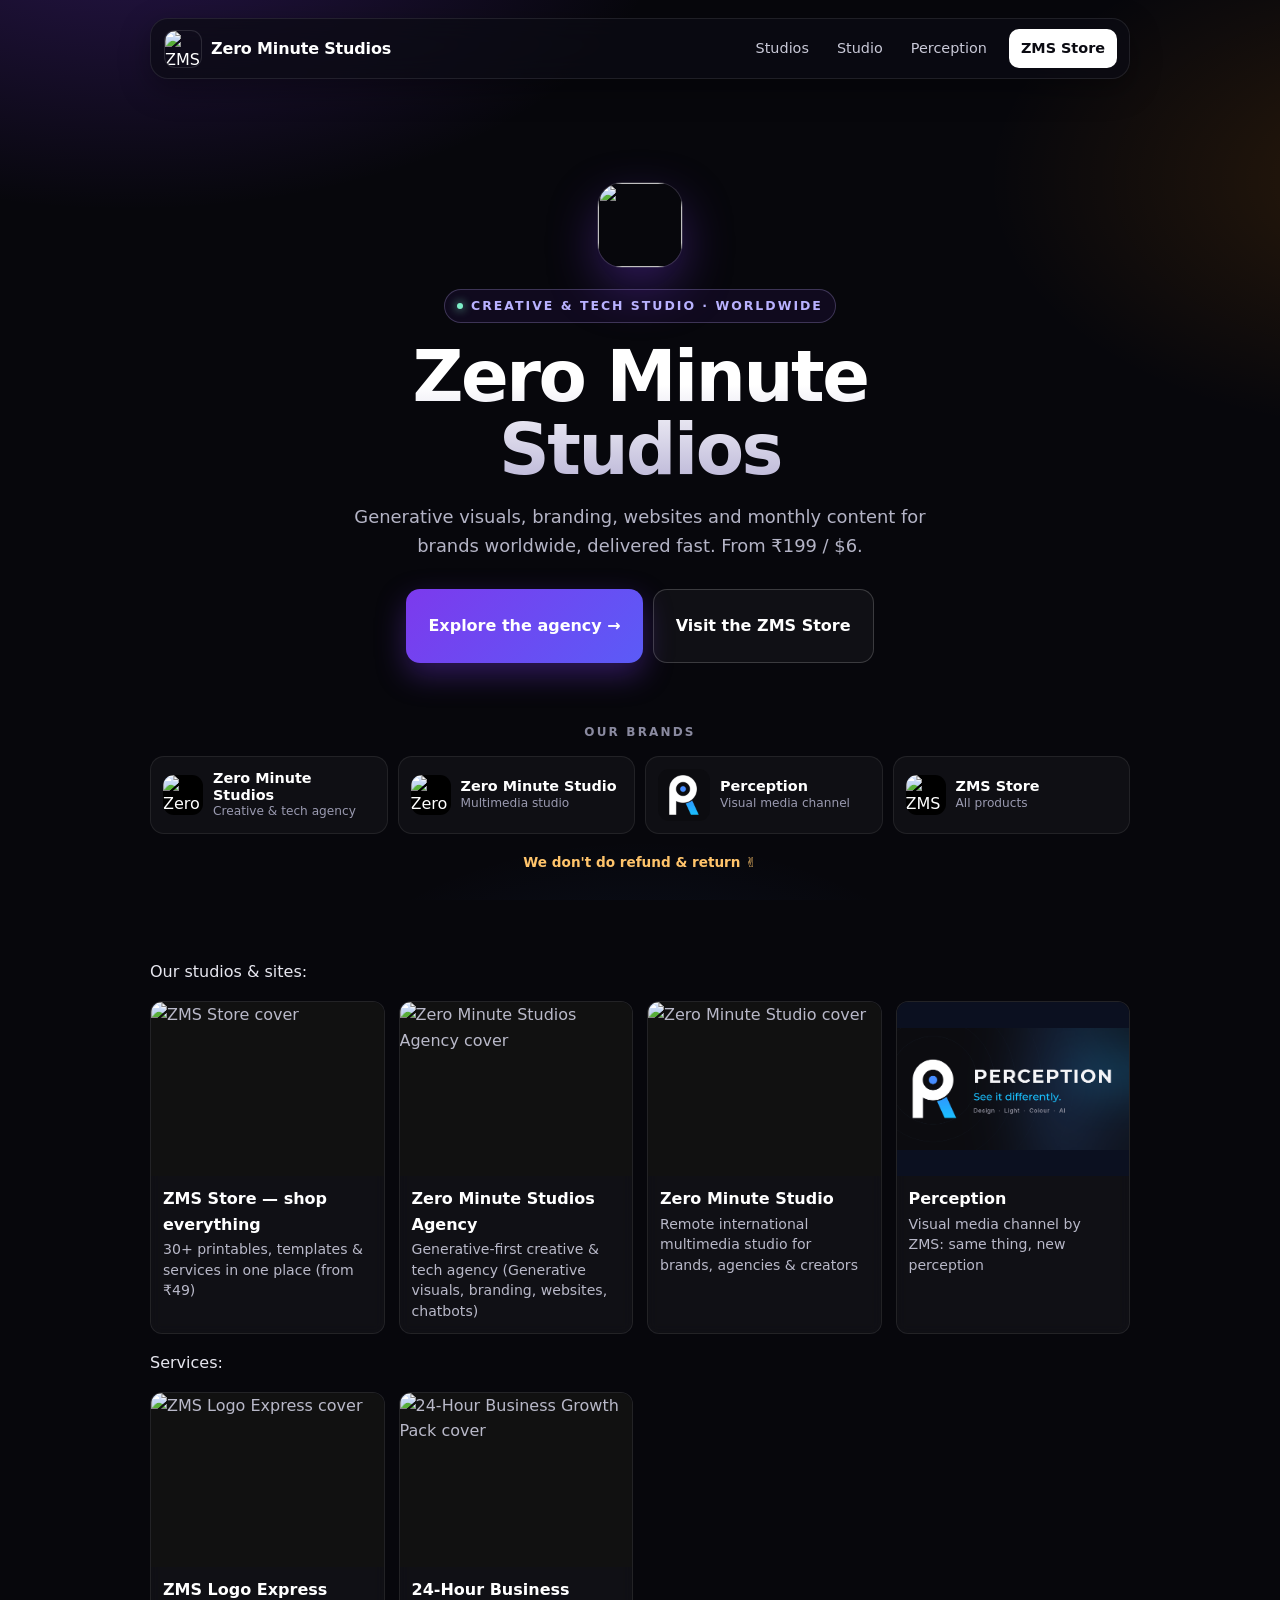
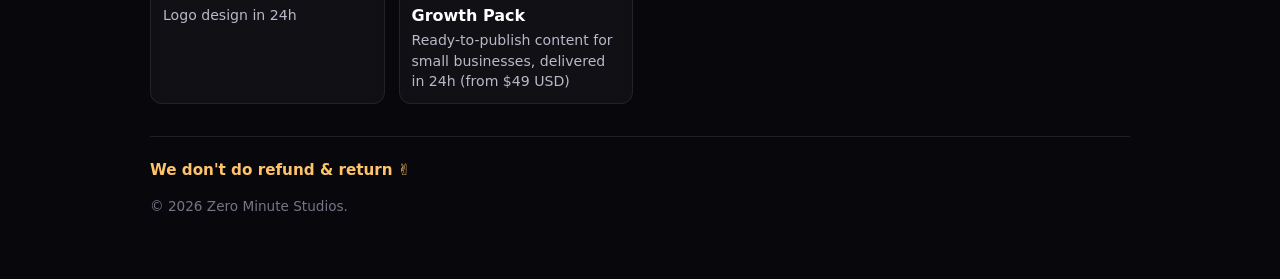
==== commit cd29b9d2: "Professional hero header with brand logos" ====
--- a/index.html
+++ b/index.html
@@ -1,4 +1,4 @@
-<!doctype html><html lang="en"><head><base href="/zms/"><link rel="canonical" href="https://zmshub.github.io/"><meta charset="utf-8"><meta name="viewport" content="width=device-width,initial-scale=1"><title>Zero Minute Studios — Generative-first creative & tech agency + ZMS Store</title><meta name="description" content="Zero Minute Studios: Generative-first creative & tech agency (Generative images, headshots, Generative video, mascots, chatbots, logos, brand kits, websites, web apps), Zero Minute Studio, Perception and the ZMS Store."><meta name="theme-color" content="#0a0a12"><style>
+<!doctype html><html lang="en"><head><base href="/zms/"><link rel="canonical" href="https://zmshub.github.io/"><meta charset="utf-8"><meta name="viewport" content="width=device-width,initial-scale=1"><title>Zero Minute Studios — Generative-first creative & tech agency + ZMS Store</title><meta name="description" content="Zero Minute Studios: Generative-first creative & tech agency (Generative images, headshots, Generative video, mascots, chatbots, logos, brand kits, websites, web apps), Zero Minute Studio, Perception and the ZMS Store."><link rel="icon" href="studios/favicon-zs.png"><link rel="apple-touch-icon" href="studios/apple-touch-icon-zs.png"><meta name="theme-color" content="#0a0a12"><style>
 html{background:#07070c}
 body{font-family:Inter,system-ui,-apple-system,"Segoe UI",Roboto,sans-serif;max-width:640px;margin:0 auto;padding:48px 18px;min-height:100vh;color:#e7e7f0;line-height:1.6;
 background:radial-gradient(900px 500px at 10% -10%,rgba(124,58,237,.28),transparent 60%),radial-gradient(700px 420px at 110% 20%,rgba(255,140,0,.14),transparent 60%),radial-gradient(600px 400px at 50% 120%,rgba(59,130,246,.12),transparent 60%),#07070c;background-attachment:fixed}
@@ -18,11 +18,46 @@
 .grid img{display:block;width:100%;aspect-ratio:4/3;height:auto;object-fit:cover;background:#111}
 .grid .t{display:block;color:#fff;font-weight:700;padding:10px 12px 2px}
 .grid .d{display:block;font-size:.88rem;padding:0 12px 12px;line-height:1.45}
-</style></head><body><h1>Zero Minute Studios</h1><div id="zms-root-strip" style="display:flex;flex-wrap:wrap;gap:8px;margin:0 0 22px">
-<a href="https://zmshub.github.io/zms/studios/" style="padding:8px 14px;border-radius:999px;border:1px solid rgba(196,181,253,.4);color:#e7e7f0;text-decoration:none;font-size:.9rem">Zero Minute Studios</a>
-<a href="https://zmshub.github.io/zms/studio/" style="padding:8px 14px;border-radius:999px;border:1px solid rgba(196,181,253,.4);color:#e7e7f0;text-decoration:none;font-size:.9rem">Zero Minute Studio</a>
-<a href="https://zmshub.github.io/zms/store/" style="padding:8px 14px;border-radius:999px;border:1px solid rgba(255,184,107,.5);color:#e7e7f0;text-decoration:none;font-size:.9rem">ZMS Store</a>
-<a href="https://www.instagram.com/zerominutestudio.zms/" style="padding:8px 14px;border-radius:999px;border:1px solid rgba(196,181,253,.4);color:#e7e7f0;text-decoration:none;font-size:.9rem">Instagram</a>
-</div><p><a href="studios/" style="display:block;background:linear-gradient(135deg,#1b1240,#3b2f80);border:1px solid rgba(196,181,253,.3);box-shadow:0 10px 40px rgba(124,58,237,.25);color:#fff;padding:16px 18px;border-radius:14px;text-decoration:none"><b style="font-size:1.1rem">✦ Zero Minute Studios Agency →</b><br><span style="font-size:.92rem;opacity:.85">Generative-first creative & tech agency: Generative Studio · Design & Branding · Web & Tech · Monthly plans. From ₹199 / $6.</span></a></p><p><a href="store/" style="display:inline-block;background:linear-gradient(90deg,#ff9f1c,#ffc400);color:#14102b;box-shadow:0 8px 28px rgba(255,170,0,.25);padding:12px 20px;border-radius:24px;text-decoration:none;font-weight:bold">🛍️ ZMS Store — all products live here →</a></p><p class="zms-norefund" style="margin:10px 0 0;font-size:.95rem;font-weight:700;line-height:1.5">We don't do refund & return ✌️</p><p>Our studios &amp; sites:</p><ul class="grid"><li><a href="store/"><img src="store/storefront-hero.jpg" alt="ZMS Store cover" loading="lazy"><span class="t">ZMS Store — shop everything</span><span class="d">30+ printables, templates &amp; services in one place (from ₹49)</span></a></li><li><a href="studios/"><img src="studio/hero-products.jpg" alt="Zero Minute Studios Agency cover" loading="lazy"><span class="t">Zero Minute Studios Agency</span><span class="d">Generative-first creative &amp; tech agency (Generative visuals, branding, websites, chatbots)</span></a></li><li><a href="studio/"><img src="studio/zms-hero-pop.jpg" alt="Zero Minute Studio cover" loading="lazy"><span class="t">Zero Minute Studio</span><span class="d">Remote international multimedia studio for brands, agencies &amp; creators</span></a></li><li><a href="https://zmshub.github.io/perception/"><img src="https://zmshub.github.io/perception/og-share-1200x630.png" alt="Perception cover" loading="lazy" style="object-fit:contain;background:#0b1020"><span class="t">Perception</span><span class="d">Visual media channel by ZMS: same thing, new perception</span></a></li></ul><p>Services:</p><ul class="grid"><li><a href="logo/"><img src="logo/sample-cafe.jpg" alt="ZMS Logo Express cover" loading="lazy"><span class="t">ZMS Logo Express</span><span class="d">Logo design in 24h</span></a></li><li><a href="growth-pack/"><img src="growth-pack/cover.jpg" alt="24-Hour Business Growth Pack cover" loading="lazy"><span class="t">24-Hour Business Growth Pack</span><span class="d">Ready-to-publish content for small businesses, delivered in 24h (from $49 USD)</span></a></li></ul><footer style="margin-top:32px;border-top:1px solid #ddd;padding-top:12px"><p class="zms-norefund" style="margin:10px 0 0;font-size:.95rem;font-weight:700;line-height:1.5">We don't do refund & return ✌️</p><p style="font-size:.85rem;opacity:.75">© 2026 Zero Minute Studios.</p></footer><script>
+
+.zh{position:sticky;top:10px;z-index:20;display:flex;align-items:center;justify-content:space-between;gap:12px;padding:10px 12px 10px 14px;margin:-30px 0 0;border-radius:18px;background:rgba(12,12,20,.72);border:1px solid rgba(255,255,255,.09);backdrop-filter:blur(14px);-webkit-backdrop-filter:blur(14px);box-shadow:0 10px 30px rgba(0,0,0,.35)}
+.zh__brand{display:flex;align-items:center;gap:10px;text-decoration:none;color:#fff;min-width:0}
+.zh__brand img{width:36px;height:36px;border-radius:10px;flex:none;box-shadow:0 0 0 1px rgba(255,255,255,.12)}
+.zh__brand b{font:700 1rem/1.1 Inter,system-ui,sans-serif;letter-spacing:-.01em;white-space:nowrap}
+.zh__nav{display:flex;align-items:center;gap:4px}
+.zh__nav a{color:#c9c9d8;text-decoration:none;font-size:.9rem;font-weight:500;padding:8px 12px;border-radius:10px;transition:background .2s,color .2s}
+.zh__nav a:hover{background:rgba(255,255,255,.07);color:#fff}
+.zh__nav a.zh__cta{white-space:nowrap;background:#fff;color:#0b0b12;font-weight:700;margin-left:6px}
+.zh__nav a.zh__cta:hover{background:#e9e6ff;color:#0b0b12}
+.zx{padding:clamp(56px,9vw,104px) 0 clamp(36px,6vw,56px);text-align:center}
+.zx__mark{width:84px;height:84px;margin:0 auto 22px;border-radius:24px;display:block;box-shadow:0 0 0 1px rgba(255,255,255,.14),0 20px 50px rgba(124,58,237,.35)}
+.zx__eye{display:inline-flex;align-items:center;gap:8px;font-size:.78rem;font-weight:600;letter-spacing:.16em;text-transform:uppercase;color:#b9b2ff;padding:6px 12px;border-radius:999px;border:1px solid rgba(196,181,253,.25);background:rgba(124,58,237,.08)}
+.zx__eye i{width:6px;height:6px;border-radius:50%;background:#7ef0c8;box-shadow:0 0 10px #7ef0c8}
+.zx h1{font-size:clamp(2.4rem,7vw,4.4rem);line-height:1.04;letter-spacing:-.035em;margin:18px auto 16px;max-width:14ch;background:linear-gradient(180deg,#fff 30%,#b9b4d6);-webkit-background-clip:text;background-clip:text;color:transparent}
+.zx__sub{max-width:52ch;margin:0 auto;color:#b4b4c6;font-size:clamp(1rem,2.2vw,1.12rem)}
+.zx__ctas{display:flex;flex-wrap:wrap;justify-content:center;gap:10px;margin-top:28px}
+.zx__btn{display:inline-flex;align-items:center;gap:8px;min-height:48px;padding:12px 22px;border-radius:14px;font-weight:700;text-decoration:none;transition:transform .2s,background .2s,border-color .2s}
+.zx__btn:hover{transform:translateY(-1px)}
+.zx__btn--p{background:linear-gradient(135deg,#7c3aed,#5b5bf7);color:#fff!important;box-shadow:0 12px 30px rgba(124,58,237,.35)}
+.zx__btn--s{border:1px solid rgba(255,255,255,.18);color:#fff!important;background:rgba(255,255,255,.04)}
+.zx__btn--s:hover{border-color:rgba(255,255,255,.35)}
+.zb{margin-top:clamp(40px,6vw,60px)}
+.zb__label{font-size:.75rem;letter-spacing:.18em;text-transform:uppercase;color:#8a8aa0;font-weight:600;margin-bottom:14px}
+.zb__row{display:grid;grid-template-columns:repeat(4,1fr);gap:10px}
+.zb__row a{display:flex;align-items:center;gap:10px;padding:12px;border-radius:14px;background:rgba(255,255,255,.035);border:1px solid rgba(255,255,255,.08);text-decoration:none;color:#fff;text-align:left;transition:border-color .2s,background .2s}
+.zb__row a:hover{border-color:rgba(196,181,253,.45);background:rgba(255,255,255,.06)}
+.zb__row img{width:40px;height:40px;border-radius:11px;flex:none;object-fit:contain;background:#000}
+.zb__row b{display:block;font-size:.9rem;line-height:1.2}
+.zb__row span{display:block;font-size:.76rem;color:#9a9ab0;line-height:1.3}
+.zx__note{margin-top:18px;font-size:.85rem;color:#ffc46b;font-weight:600}
+@media (max-width:760px){.zh__nav a:not(.zh__cta){display:none}.zb__row{grid-template-columns:1fr 1fr}}
+@media (max-width:360px){.zh__brand b{font-size:.92rem}.zb__row a{padding:10px;gap:8px}.zb__row img{width:34px;height:34px}}
+html{background:radial-gradient(900px 500px at 10% -10%,rgba(124,58,237,.28),transparent 60%),radial-gradient(700px 420px at 110% 20%,rgba(255,140,0,.14),transparent 60%),radial-gradient(600px 400px at 50% 120%,rgba(59,130,246,.12),transparent 60%),#07070c;background-attachment:fixed;min-height:100%}
+body{background:transparent!important}
+@media (max-width:480px){.zh{padding:8px 8px 8px 10px}.zh__brand img{width:32px;height:32px}.zh__brand b{font-size:.95rem}.zh__nav a.zh__cta{padding:8px 12px;font-size:.85rem}.zx__eye{font-size:.66rem;letter-spacing:.1em;white-space:nowrap}.zb__row b{font-size:.84rem}.zb__row span{font-size:.72rem}}
+.zh__short{display:none}@media (max-width:400px){.zh__full{display:none}.zh__short{display:inline}}
+</style></head><body><header class="zh"><a class="zh__brand" href="https://zmshub.github.io/zms/studios/" aria-label="Zero Minute Studios"><img src="studios/zs-mark.png" alt="ZMS logo" width="36" height="36"><b><span class="zh__full">Zero Minute Studios</span><span class="zh__short">ZMS</span></b></a><nav class="zh__nav" aria-label="Main"><a href="studios/">Studios</a><a href="studio/">Studio</a><a href="https://zmshub.github.io/perception/">Perception</a><a class="zh__cta" href="store/">ZMS Store</a></nav></header>
+<section class="zx"><img class="zx__mark" src="studios/zs-mark.png" alt="" width="84" height="84"><span class="zx__eye"><i></i>Creative &amp; tech studio · worldwide</span><h1>Zero Minute Studios</h1><p class="zx__sub">Generative visuals, branding, websites and monthly content for brands worldwide, delivered fast. From&nbsp;₹199&nbsp;/&nbsp;$6.</p><div class="zx__ctas"><a class="zx__btn zx__btn--p" href="studios/">Explore the agency →</a><a class="zx__btn zx__btn--s" href="store/">Visit the ZMS Store</a></div>
+<div class="zb"><p class="zb__label">Our brands</p><div class="zb__row"><a href="studios/"><img src="studios/zs-mark.png" alt="Zero Minute Studios logo" width="40" height="40"><div><b>Zero Minute Studios</b><span>Creative &amp; tech agency</span></div></a><a href="studio/"><img src="studios/zs-mark.png" alt="Zero Minute Studio logo" width="40" height="40"><div><b>Zero Minute Studio</b><span>Multimedia studio</span></div></a><a href="https://zmshub.github.io/perception/"><img src="https://zmshub.github.io/perception/mark-white.webp" alt="Perception logo" width="40" height="40" style="padding:6px;background:#0c0c10"><div><b>Perception</b><span>Visual media channel</span></div></a><a href="store/"><img src="store/favicon.png" alt="ZMS Store logo" width="40" height="40"><div><b>ZMS Store</b><span>All products</span></div></a></div></div>
+<p class="zx__note">We don't do refund &amp; return ✌️</p></section><p>Our studios &amp; sites:</p><ul class="grid"><li><a href="store/"><img src="store/storefront-hero.jpg" alt="ZMS Store cover" loading="lazy"><span class="t">ZMS Store — shop everything</span><span class="d">30+ printables, templates &amp; services in one place (from ₹49)</span></a></li><li><a href="studios/"><img src="studio/hero-products.jpg" alt="Zero Minute Studios Agency cover" loading="lazy"><span class="t">Zero Minute Studios Agency</span><span class="d">Generative-first creative &amp; tech agency (Generative visuals, branding, websites, chatbots)</span></a></li><li><a href="studio/"><img src="studio/zms-hero-pop.jpg" alt="Zero Minute Studio cover" loading="lazy"><span class="t">Zero Minute Studio</span><span class="d">Remote international multimedia studio for brands, agencies &amp; creators</span></a></li><li><a href="https://zmshub.github.io/perception/"><img src="https://zmshub.github.io/perception/og-share-1200x630.png" alt="Perception cover" loading="lazy" style="object-fit:contain;background:#0b1020"><span class="t">Perception</span><span class="d">Visual media channel by ZMS: same thing, new perception</span></a></li></ul><p>Services:</p><ul class="grid"><li><a href="logo/"><img src="logo/sample-cafe.jpg" alt="ZMS Logo Express cover" loading="lazy"><span class="t">ZMS Logo Express</span><span class="d">Logo design in 24h</span></a></li><li><a href="growth-pack/"><img src="growth-pack/cover.jpg" alt="24-Hour Business Growth Pack cover" loading="lazy"><span class="t">24-Hour Business Growth Pack</span><span class="d">Ready-to-publish content for small businesses, delivered in 24h (from $49 USD)</span></a></li></ul><footer style="margin-top:32px;border-top:1px solid #ddd;padding-top:12px"><p class="zms-norefund" style="margin:10px 0 0;font-size:.95rem;font-weight:700;line-height:1.5">We don't do refund & return ✌️</p><p style="font-size:.85rem;opacity:.75">© 2026 Zero Minute Studios.</p></footer><script>
 (function(){fetch('/zms/',{cache:'no-store'}).then(function(r){return r.ok?r.text():null}).then(function(t){if(!t)return;var d=new DOMParser().parseFromString(t,'text/html');var st=document.getElementById('zms-root-strip');var cur=document.body.cloneNode(true);var c=cur.querySelector('#zms-root-strip');if(c)c.remove();cur.querySelectorAll('script').forEach(function(x){x.remove()});if(cur.innerHTML.trim()===d.body.innerHTML.trim())return;var h=d.body.querySelector('h1');document.body.innerHTML=d.body.innerHTML;var nh=document.body.querySelector('h1');if(nh&&st)nh.insertAdjacentElement('afterend',st);else if(st)document.body.prepend(st);}).catch(function(){})})();
 </script></body></html>
